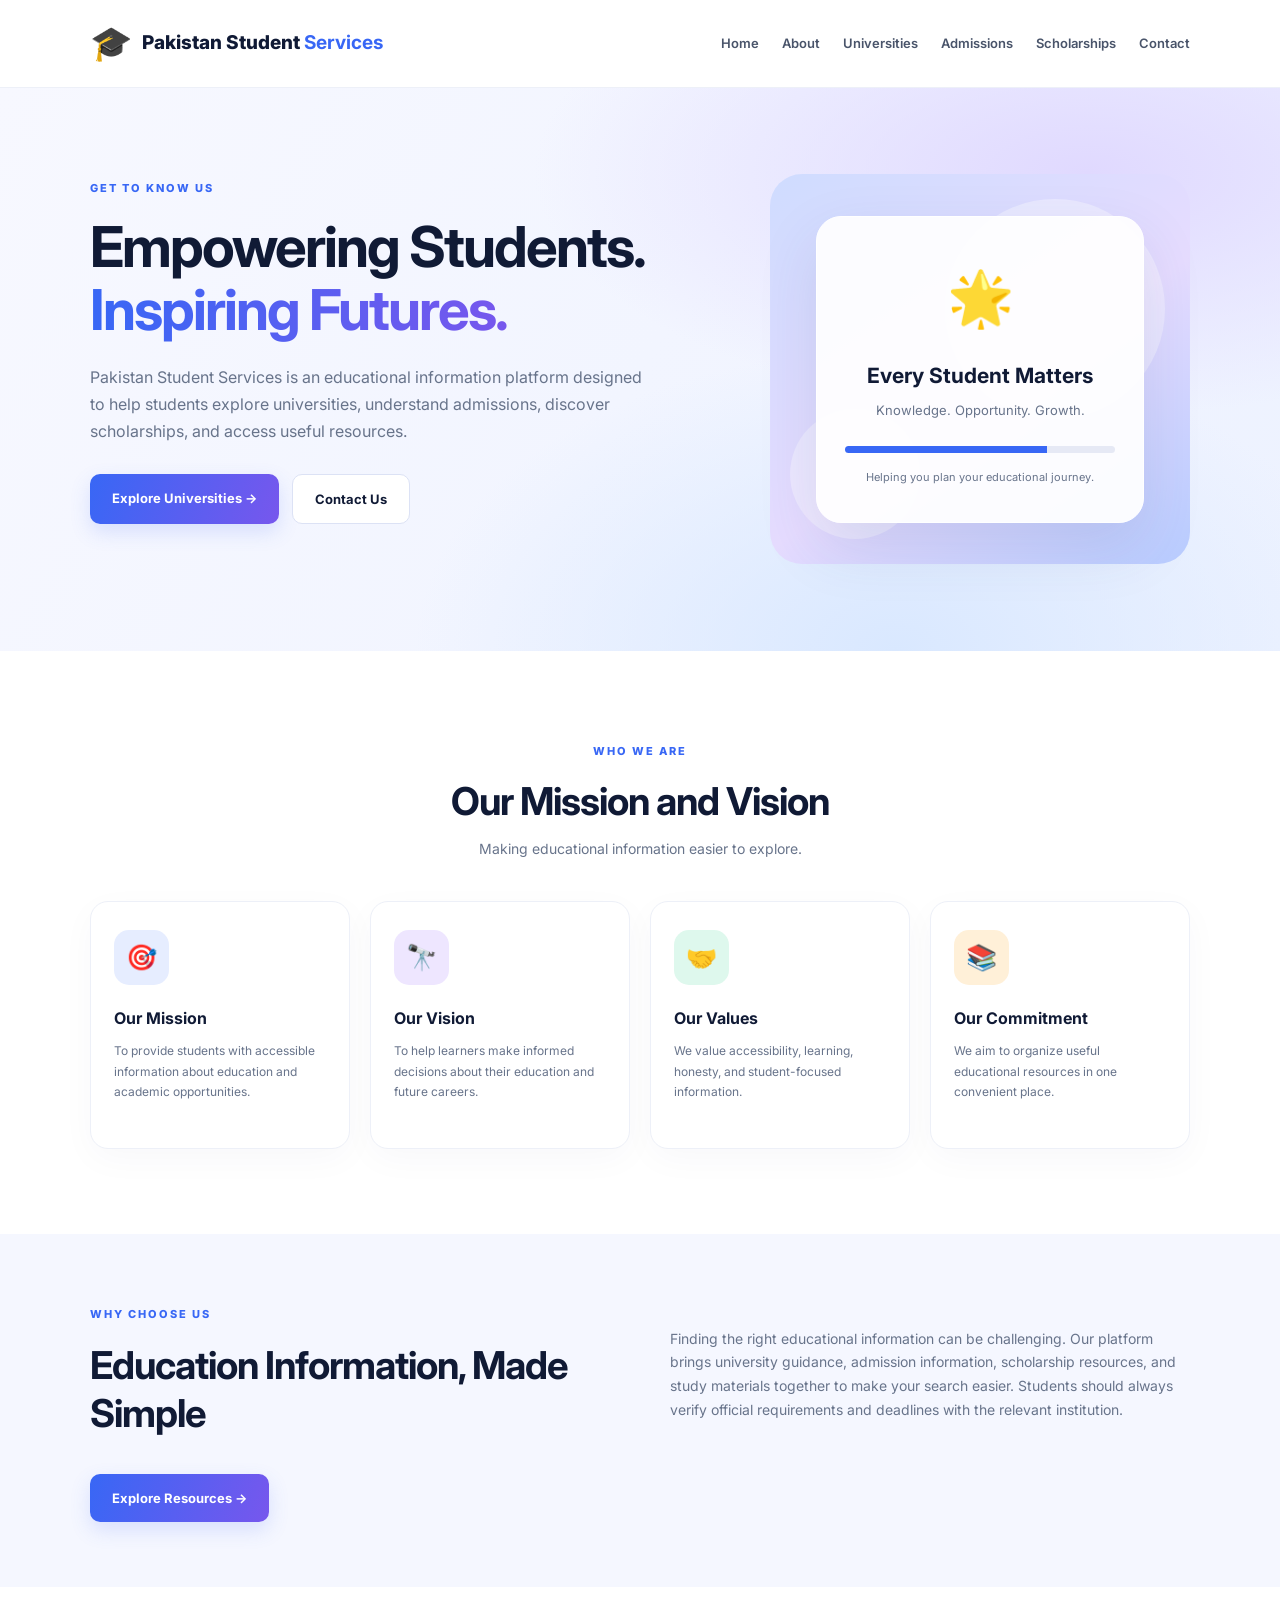
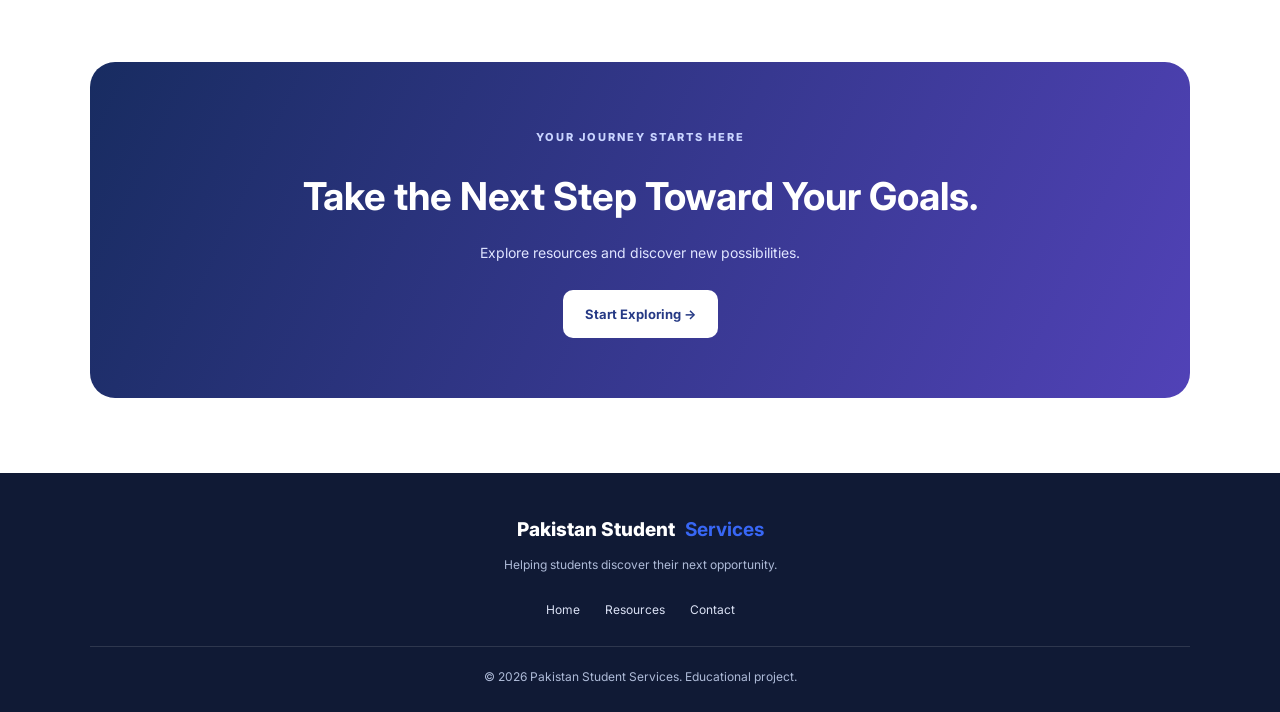
==== about.html @ c0fb6648 "Add files via upload" ====
<!DOCTYPE html>
<html lang="en">
<head>
    <meta charset="UTF-8">
    <meta name="viewport" content="width=device-width, initial-scale=1.0">
    <title>About Us | Pakistan Student Services</title>
    <link rel="stylesheet" href="style.css">
</head>
<body>

    <header class="navbar">
        <a href="index.html" class="logo">
            <span class="logo-icon">🎓</span>
            <span>Pakistan Student <strong>Services</strong></span>
        </a>

        <nav>
            <a href="index.html">Home</a>
            <a href="about.html">About</a>
            <a href="universities.html">Universities</a>
            <a href="admissions.html">Admissions</a>
            <a href="scholarships.html">Scholarships</a>
            <a href="contact.html">Contact</a>
        </nav>
    </header>

    <main>
        <section class="hero">
            <div class="hero-content">
                <span class="tag">GET TO KNOW US</span>

                <h1>Empowering Students.<br>
                    <span>Inspiring Futures.</span>
                </h1>

                <p>
                    Pakistan Student Services is an educational
                    information platform designed to help students
                    explore universities, understand admissions,
                    discover scholarships, and access useful resources.
                </p>

                <div class="hero-buttons">
                    <a href="universities.html" class="btn-primary">
                        Explore Universities →
                    </a>
                    <a href="contact.html" class="btn-secondary">
                        Contact Us
                    </a>
                </div>
            </div>

            <div class="hero-visual">
                <div class="visual-card">
                    <div class="visual-icon">🌟</div>
                    <h3>Every Student Matters</h3>
                    <p>Knowledge. Opportunity. Growth.</p>
                    <div class="progress-line"></div>
                    <p class="visual-note">
                        Helping you plan your educational journey.
                    </p>
                </div>
            </div>
        </section>

        <section class="features">
            <div class="section-heading">
                <span class="tag">WHO WE ARE</span>
                <h2>Our Mission and Vision</h2>
                <p>Making educational information easier to explore.</p>
            </div>

            <div class="feature-grid">
                <div class="feature-card">
                    <div class="feature-icon blue">🎯</div>
                    <h3>Our Mission</h3>
                    <p>
                        To provide students with accessible information
                        about education and academic opportunities.
                    </p>
                </div>

                <div class="feature-card">
                    <div class="feature-icon purple">🔭</div>
                    <h3>Our Vision</h3>
                    <p>
                        To help learners make informed decisions about
                        their education and future careers.
                    </p>
                </div>

                <div class="feature-card">
                    <div class="feature-icon green">🤝</div>
                    <h3>Our Values</h3>
                    <p>
                        We value accessibility, learning, honesty,
                        and student-focused information.
                    </p>
                </div>

                <div class="feature-card">
                    <div class="feature-icon orange">📚</div>
                    <h3>Our Commitment</h3>
                    <p>
                        We aim to organize useful educational resources
                        in one convenient place.
                    </p>
                </div>
            </div>
        </section>

        <section class="about-section">
            <div>
                <span class="tag">WHY CHOOSE US</span>
                <h2>Education Information, Made Simple</h2>
            </div>

            <p>
                Finding the right educational information can be
                challenging. Our platform brings university guidance,
                admission information, scholarship resources, and
                study materials together to make your search easier.
                Students should always verify official requirements
                and deadlines with the relevant institution.
            </p>

            <a href="resources.html" class="btn-primary">
                Explore Resources →
            </a>
        </section>

        <section class="cta">
            <span class="tag">YOUR JOURNEY STARTS HERE</span>
            <h2>Take the Next Step Toward Your Goals.</h2>
            <p>Explore resources and discover new possibilities.</p>
            <a href="universities.html" class="btn-light">
                Start Exploring →
            </a>
        </section>
    </main>

    <footer class="footer">
        <a href="index.html" class="logo">
            Pakistan Student <strong>Services</strong>
        </a>

        <p>Helping students discover their next opportunity.</p>

        <div class="footer-links">
            <a href="index.html">Home</a>
            <a href="resources.html">Resources</a>
            <a href="contact.html">Contact</a>
        </div>

        <p class="copyright">
            © 2026 Pakistan Student Services. Educational project.
        </p>
    </footer>

</body>
</html>
---- style.css ----
@import url('https://fonts.googleapis.com/css2?family=Inter:wght@400;500;600;700;800&display=swap');

:root {
    --navy: #101a35;
    --blue: #3867f5;
    --purple: #7757ed;
    --text: #26334d;
    --muted: #68748b;
    --light: #f5f7ff;
    --white: #ffffff;
}

* {
    margin: 0;
    padding: 0;
    box-sizing: border-box;
}

html {
    scroll-behavior: smooth;
}

body {
    font-family: 'Inter', Arial, sans-serif;
    background: var(--white);
    color: var(--text);
    line-height: 1.7;
}

a {
    text-decoration: none;
    color: inherit;
}

.navbar {
    min-height: 88px;
    padding: 18px 7%;
    display: flex;
    align-items: center;
    justify-content: space-between;
    gap: 30px;
    background: white;
    border-bottom: 1px solid #edf0f8;
}

.logo {
    display: flex;
    align-items: center;
    gap: 10px;
    color: var(--navy);
    font-size: 19px;
    font-weight: 800;
    line-height: 1.3;
}

.logo strong {
    color: var(--blue);
}

.logo-icon {
    font-size: 34px;
}

.navbar nav {
    display: flex;
    align-items: center;
    gap: 23px;
    flex-wrap: wrap;
}

.navbar nav a {
    color: #49546a;
    font-size: 13px;
    font-weight: 600;
    transition: color 0.25s;
}

.navbar nav a:hover {
    color: var(--blue);
}

.hero {
    padding: 85px 7%;
    display: grid;
    grid-template-columns: 1.2fr 0.8fr;
    align-items: center;
    gap: 50px;
    overflow: hidden;
    background:
        radial-gradient(ellipse at 85% 15%, #e0d9ff 0%, transparent 36%),
        radial-gradient(ellipse at 70% 100%, #d9e8ff 0%, transparent 38%),
        linear-gradient(120deg, #f7f8ff, #edf2ff);
}

.hero-content {
    max-width: 680px;
}

.tag {
    display: inline-block;
    color: var(--blue);
    font-size: 11px;
    font-weight: 800;
    letter-spacing: 2px;
    margin-bottom: 17px;
}

.hero h1 {
    color: var(--navy);
    font-size: clamp(38px, 4.4vw, 64px);
    line-height: 1.13;
    letter-spacing: -2px;
    margin-bottom: 22px;
}

.hero h1 span {
    background: linear-gradient(90deg, var(--blue), var(--purple));
    -webkit-background-clip: text;
    background-clip: text;
    color: transparent;
}

.hero-content > p {
    color: var(--muted);
    font-size: 16px;
    max-width: 570px;
    margin-bottom: 28px;
}

.hero-buttons {
    display: flex;
    flex-wrap: wrap;
    gap: 13px;
    margin-bottom: 42px;
}

.btn-primary,
.btn-secondary,
.btn-light {
    display: inline-block;
    padding: 13px 22px;
    border-radius: 10px;
    font-size: 13px;
    font-weight: 700;
    transition: transform 0.2s, box-shadow 0.2s;
}

.btn-primary {
    color: white;
    background: linear-gradient(110deg, var(--blue), var(--purple));
    box-shadow: 0 8px 20px #496af52b;
}

.btn-secondary {
    color: var(--navy);
    background: white;
    border: 1px solid #dce2f5;
}

.btn-primary:hover,
.btn-secondary:hover,
.btn-light:hover {
    transform: translateY(-3px);
}

.hero-stats {
    display: flex;
    flex-wrap: wrap;
    gap: 35px;
}

.hero-stats h3 {
    color: var(--navy);
    font-size: 24px;
    line-height: 1.3;
}

.hero-stats p {
    color: var(--muted);
    font-size: 11px;
}

.hero-visual {
    min-height: 390px;
    position: relative;
    display: flex;
    align-items: center;
    justify-content: center;
    border-radius: 32px;
    background: linear-gradient(145deg, #cfdcff, #e6dcff 55%, #b8ccff);
}

.hero-visual::before,
.hero-visual::after {
    content: "";
    position: absolute;
    border-radius: 50%;
    background: #ffffff55;
}

.hero-visual::before {
    width: 220px;
    height: 220px;
    top: 25px;
    right: 25px;
}

.hero-visual::after {
    width: 130px;
    height: 130px;
    bottom: 25px;
    left: 20px;
}

.visual-card {
    position: relative;
    z-index: 1;
    width: 78%;
    padding: 35px 28px;
    text-align: center;
    background: #ffffffed;
    border: 1px solid #ffffff;
    border-radius: 25px;
    box-shadow: 0 24px 60px #36477e20;
}

.visual-icon {
    font-size: 54px;
    margin-bottom: 15px;
}

.visual-card h3 {
    color: var(--navy);
    font-size: 21px;
    margin-bottom: 5px;
}

.visual-card p {
    color: var(--muted);
    font-size: 13px;
}

.progress-line {
    height: 7px;
    margin: 25px 0 15px;
    border-radius: 20px;
    background: linear-gradient(90deg, var(--blue) 75%, #e6e9f5 75%);
}

.visual-card .visual-note {
    font-size: 11px;
}

.floating-badge {
    position: absolute;
    z-index: 2;
    right: -15px;
    bottom: 45px;
    padding: 13px 18px;
    border-radius: 12px;
    background: white;
    color: var(--navy);
    font-size: 12px;
    font-weight: 700;
    box-shadow: 0 10px 35px #26334d20;
}

.features {
    padding: 85px 7%;
}

.section-heading {
    text-align: center;
    margin-bottom: 40px;
}

.section-heading h2,
.about-section h2 {
    color: var(--navy);
    font-size: clamp(28px, 3vw, 39px);
    line-height: 1.25;
    letter-spacing: -1px;
    margin-bottom: 12px;
}

.section-heading p {
    color: var(--muted);
    font-size: 14px;
}

.feature-grid {
    display: grid;
    grid-template-columns: repeat(4, minmax(0, 1fr));
    gap: 20px;
}

.feature-card {
    padding: 28px 23px;
    border: 1px solid #edf0f8;
    border-radius: 18px;
    background: white;
    box-shadow: 0 10px 35px #17265008;
    transition: transform 0.25s, box-shadow 0.25s;
}

.feature-card:hover {
    transform: translateY(-6px);
    box-shadow: 0 18px 40px #17265012;
}

.feature-icon {
    width: 55px;
    height: 55px;
    display: grid;
    place-items: center;
    border-radius: 15px;
    font-size: 25px;
    margin-bottom: 20px;
}

.blue {
    background: #e6edff;
}

.green {
    background: #def8ed;
}

.orange {
    background: #fff0d8;
}

.purple {
    background: #eee6ff;
}

.feature-card h3 {
    color: var(--navy);
    font-size: 16px;
    margin-bottom: 9px;
}

.feature-card p {
    color: var(--muted);
    font-size: 12px;
    margin-bottom: 18px;
}

.card-link {
    color: var(--blue);
    font-size: 12px;
    font-weight: 700;
}

.about-section {
    padding: 65px 7%;
    display: grid;
    grid-template-columns: 1fr 1fr;
    align-items: center;
    gap: 25px 60px;
    background: var(--light);
}

.about-section > p {
    color: var(--muted);
    font-size: 14px;
}

.about-section > .btn-primary {
    justify-self: start;
}

.cta {
    margin: 75px 7%;
    padding: 60px 25px;
    text-align: center;
    border-radius: 25px;
    background: linear-gradient(115deg, #182c61, #5142b7);
    color: white;
}

.cta .tag {
    color: #c9d4ff;
}

.cta h2 {
    font-size: clamp(28px, 3vw, 40px);
    margin-bottom: 12px;
}

.cta p {
    color: #e0e5ff;
    font-size: 14px;
    margin-bottom: 25px;
}

.btn-light {
    background: white;
    color: #263a85;
}

.footer {
    padding: 45px 7% 25px;
    text-align: center;
    background: #101a35;
    color: #dbe2f5;
}

.footer .logo {
    color: white;
    justify-content: center;
    margin-bottom: 12px;
}

.footer > p {
    font-size: 12px;
    color: #aebbd8;
}

.footer-links {
    display: flex;
    justify-content: center;
    gap: 25px;
    flex-wrap: wrap;
    margin: 25px 0;
}

.footer-links a {
    font-size: 12px;
}

.footer-links a:hover {
    color: #9eaeff;
}

.footer .copyright {
    border-top: 1px solid #ffffff20;
    padding-top: 20px;
}

@media (max-width: 1050px) {
    .navbar {
        align-items: flex-start;
        flex-direction: column;
    }

    .navbar nav {
        gap: 15px;
    }

    .hero {
        grid-template-columns: 1fr;
    }

    .hero-visual {
        min-height: 320px;
    }

    .feature-grid {
        grid-template-columns: repeat(2, minmax(0, 1fr));
    }
}

@media (max-width: 600px) {
    .navbar,
    .hero,
    .features,
    .about-section {
        padding-left: 5%;
        padding-right: 5%;
    }

    .navbar nav {
        gap: 10px 15px;
    }

    .hero {
        padding-top: 55px;
        padding-bottom: 55px;
    }

    .hero h1 {
        letter-spacing: -1px;
    }

    .hero-stats {
        gap: 18px;
    }

    .hero-visual {
        min-height: 280px;
    }

    .visual-card {
        padding: 25px 15px;
    }

    .floating-badge {
        right: 5px;
        bottom: 15px;
    }

    .feature-grid,
    .about-section {
        grid-template-columns: 1fr;
    }

    .cta {
        margin: 45px 5%;
        padding: 45px 20px;
    }
}
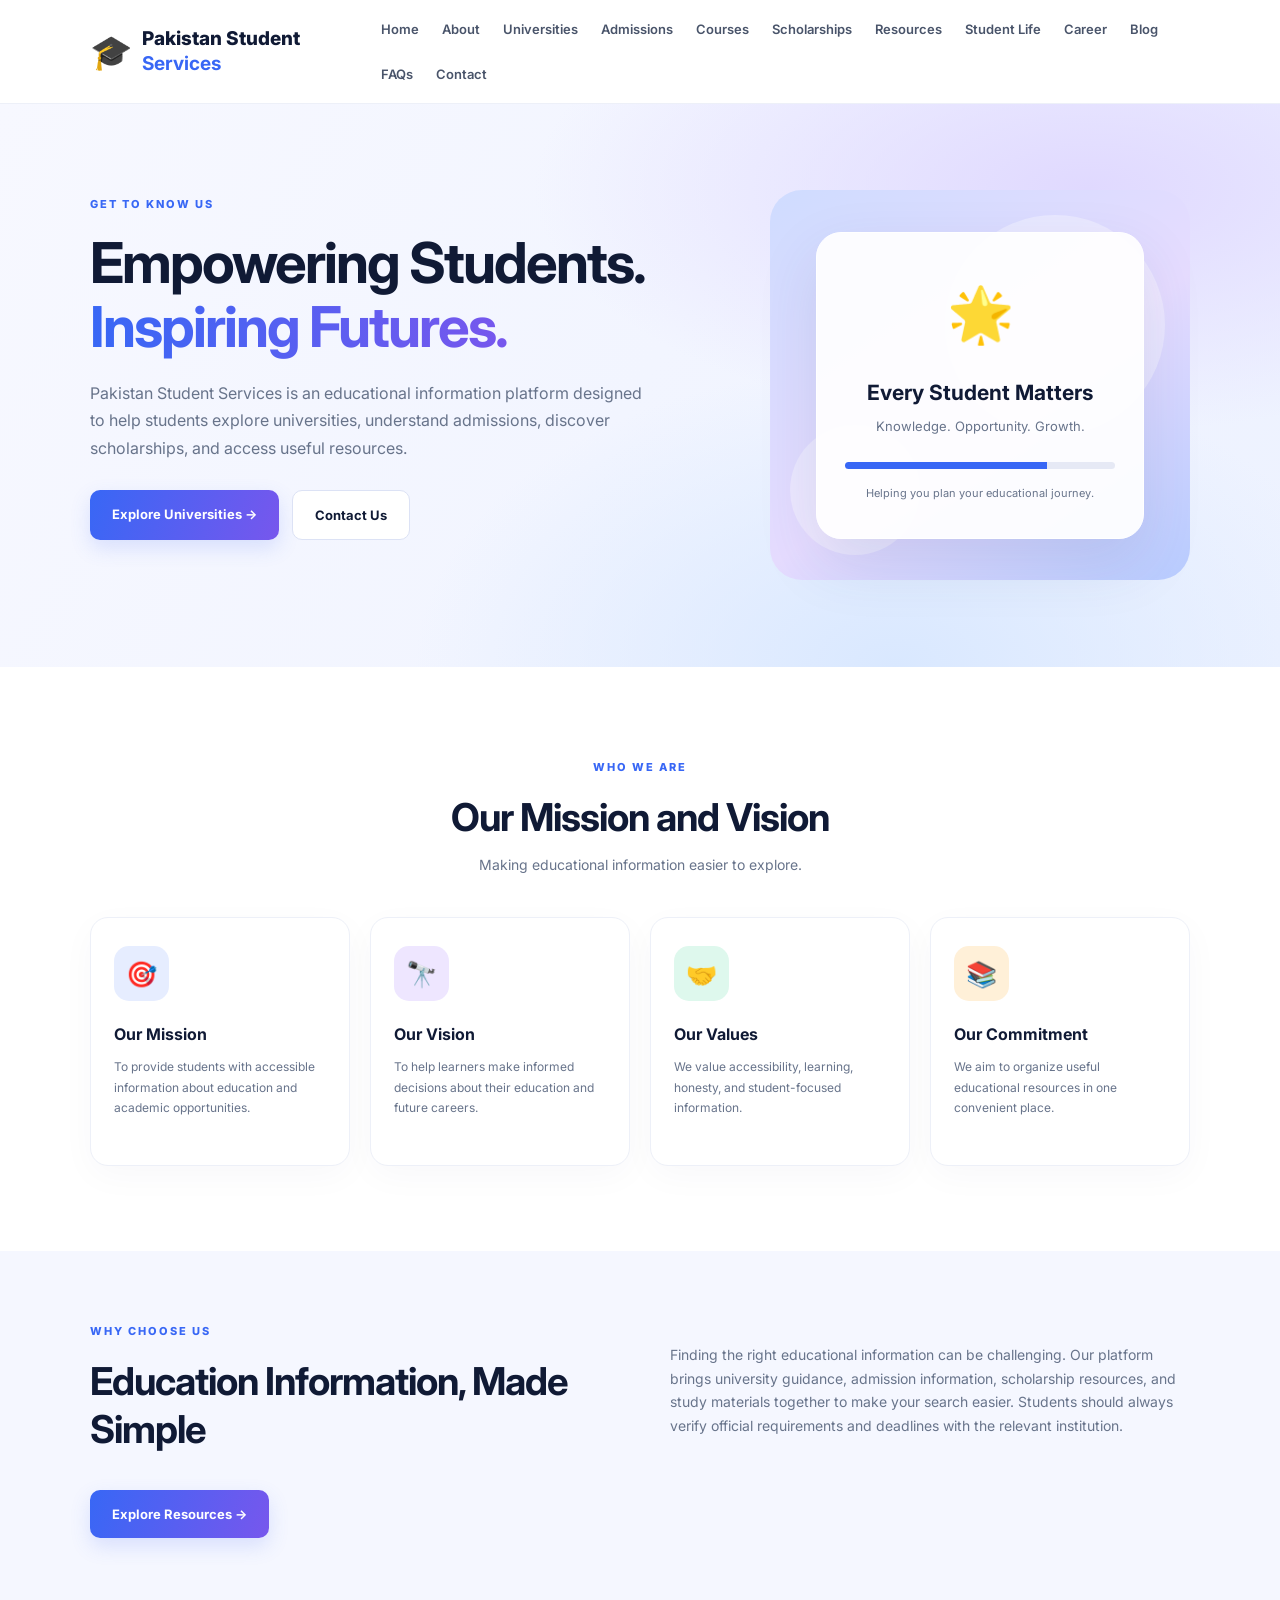
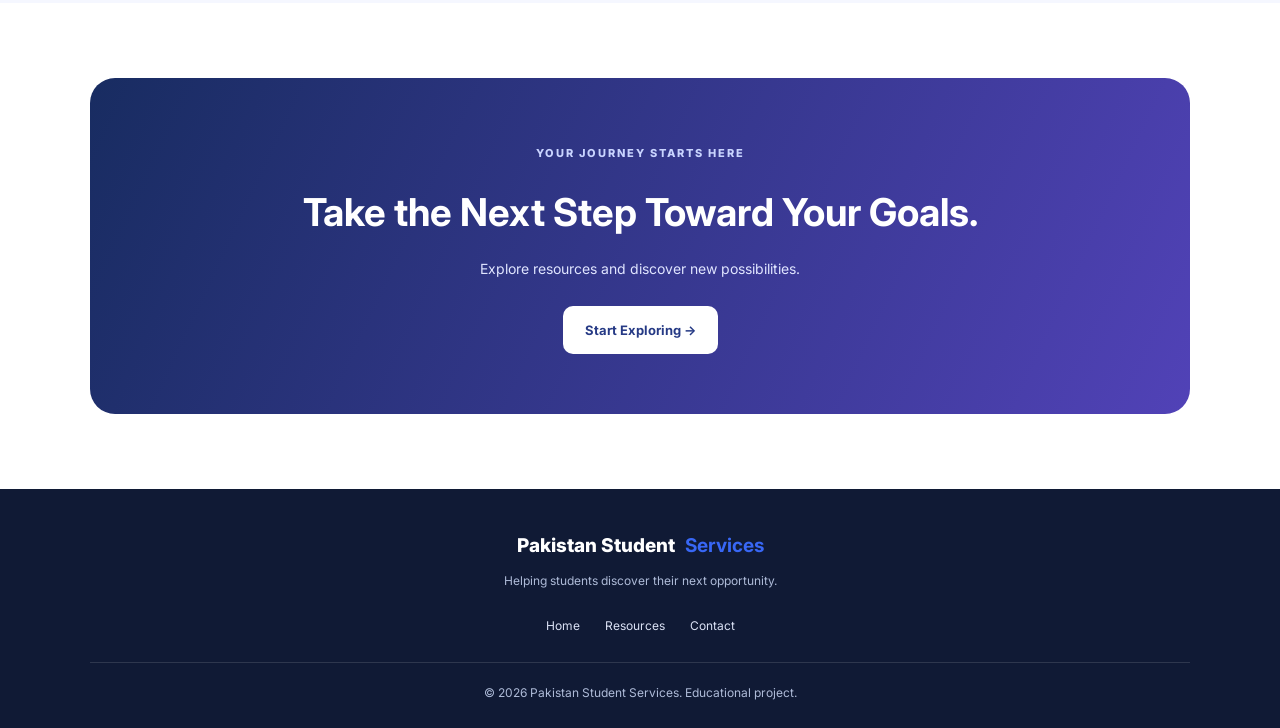
==== commit c054a283: "Update website navigation" ====
--- a/about.html
+++ b/about.html
@@ -14,15 +14,22 @@
             <span class="logo-icon">🎓</span>
             <span>Pakistan Student <strong>Services</strong></span>
         </a>
+        
+<nav>
+    <a href="index.html">Home</a>
+    <a href="about.html">About</a>
+    <a href="universities.html">Universities</a>
+    <a href="admissions.html">Admissions</a>
+    <a href="courses.html">Courses</a>
+    <a href="scholarships.html">Scholarships</a>
+    <a href="resources.html">Resources</a>
+    <a href="student-life.html">Student Life</a>
+    <a href="career.html">Career</a>
+    <a href="blog.html">Blog</a>
+    <a href="faq.html">FAQs</a>
+    <a href="contact.html">Contact</a>
+</nav>
 
-        <nav>
-            <a href="index.html">Home</a>
-            <a href="about.html">About</a>
-            <a href="universities.html">Universities</a>
-            <a href="admissions.html">Admissions</a>
-            <a href="scholarships.html">Scholarships</a>
-            <a href="contact.html">Contact</a>
-        </nav>
     </header>
 
     <main>
